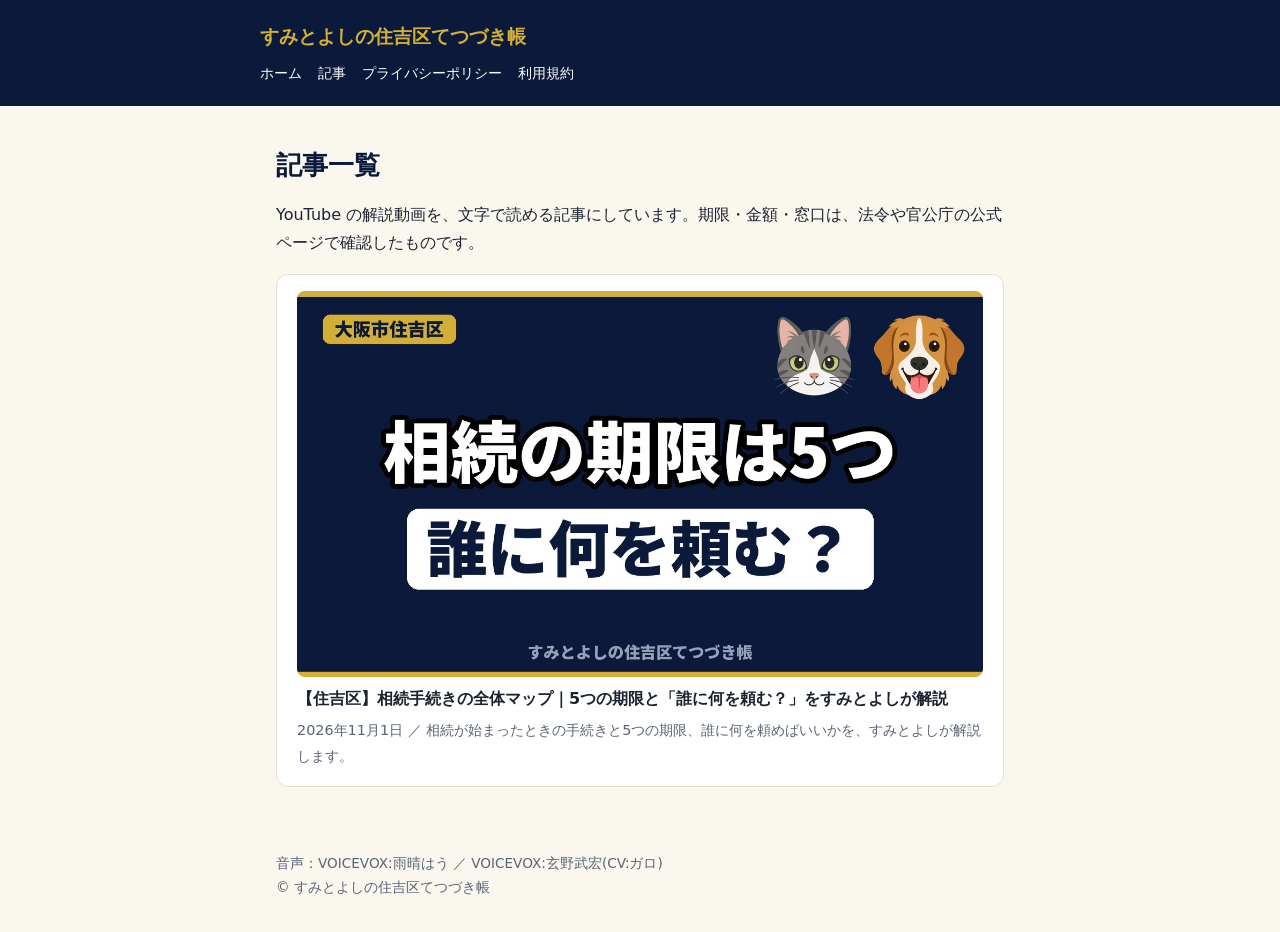
==== blog/index.html @ 91910f99 "動画の内容の記事（ブログ）を追加：001 相続手続きの全体マップ、記事一覧、sitemap.xml、robots.txt Co-Authored-By: Claude Opus 5.5 <norepl" ====
<!doctype html>
<html lang="ja">
<head>
<meta charset="utf-8">
<meta name="viewport" content="width=device-width,initial-scale=1">
<link rel="icon" href="../favicon.ico" sizes="any">
<link rel="icon" type="image/png" sizes="32x32" href="../favicon-32.png">
<link rel="apple-touch-icon" href="../apple-touch-icon.png">
<title>記事一覧｜すみとよしの住吉区てつづき帳</title>
<meta name="description" content="大阪市住吉区の行政手続きの解説動画を、文字で読める記事にしています。">
<link rel="canonical" href="https://sumiyoshi-tetsuzuki.github.io/blog/">
<meta property="og:type" content="article">
<meta property="og:title" content="記事一覧">
<meta property="og:description" content="大阪市住吉区の行政手続きの解説動画を、文字で読める記事にしています。">
<meta property="og:url" content="https://sumiyoshi-tetsuzuki.github.io/blog/">
<link rel="stylesheet" href="../style.css">
</head>
<body>
<header><div class="inner">
<a href="../">すみとよしの住吉区てつづき帳</a>
<nav><a href="../">ホーム</a><a href="./">記事</a><a href="../privacy.html">プライバシーポリシー</a><a href="../terms.html">利用規約</a></nav>
</div></header>
<main>
<h1>記事一覧</h1>
<p>YouTube の解説動画を、文字で読める記事にしています。期限・金額・窓口は、法令や官公庁の公式ページで確認したものです。</p>
<ul class="articles"><li class="card"><a href="001-souzoku-map.html"><img src="img/001-souzoku-map.jpg" alt="" width="320" height="180" loading="lazy"><strong>【住吉区】相続手続きの全体マップ｜5つの期限と「誰に何を頼む？」をすみとよしが解説</strong></a><span class="muted">2026年11月1日 ／ 相続が始まったときの手続きと5つの期限、誰に何を頼めばいいかを、すみとよしが解説します。</span></li></ul>
</main>
<footer>音声：VOICEVOX:雨晴はう ／ VOICEVOX:玄野武宏(CV:ガロ)<br>© すみとよしの住吉区てつづき帳</footer>
</body>
</html>
---- style.css ----
:root{--bg:#FAF7EE;--card:#fff;--ink:#1C2330;--muted:#5B6475;--navy:#0B1A3A;--gold:#B8932A;--line:#E5E0D0}
@media (prefers-color-scheme:dark){:root{--bg:#10141c;--card:#1a2030;--ink:#e8e8ea;--muted:#a3a9b6;--navy:#c9d4ee;--gold:#d4af37;--line:#2c3446}}
*{box-sizing:border-box}
body{margin:0;background:var(--bg);color:var(--ink);font-family:"Hiragino Sans","Noto Sans JP",system-ui,sans-serif;line-height:1.8}
header{background:#0B1A3A;color:#fff;padding:20px 16px}
header .inner,main{max-width:760px;margin:0 auto}
header a{color:#D4AF37;text-decoration:none;font-weight:700;font-size:1.2rem}
nav{margin-top:6px;font-size:.9rem}
nav a{color:#fff;margin-right:16px;font-size:.9rem;font-weight:400}
main{padding:24px 16px 48px}
h1{font-size:1.6rem;color:var(--navy);line-height:1.4}
h2{font-size:1.2rem;color:var(--navy);border-left:4px solid var(--gold);padding-left:10px;margin-top:2em}
.card{background:var(--card);border:1px solid var(--line);border-radius:12px;padding:16px 20px;margin:16px 0}
.chars{display:flex;gap:16px;flex-wrap:wrap}
.char{flex:1 1 220px;display:flex;gap:12px;align-items:center}
.char img{width:88px;height:88px}
.muted{color:var(--muted);font-size:.9rem}
a{color:var(--gold)}
footer{max-width:760px;margin:0 auto;padding:0 16px 32px;color:var(--muted);font-size:.85rem}
code{word-break:break-all}
main p,main li{overflow-wrap:anywhere}
/* ブログ記事（tools/blog.py） */
h2[id],#sources{scroll-margin-top:16px}
.video{position:relative;aspect-ratio:16/9;margin:16px 0}
.video iframe{position:absolute;inset:0;width:100%;height:100%;border:0;border-radius:12px}
.notice{font-size:.9rem;color:var(--muted)}
.point-title{font-weight:700;color:var(--navy);margin-bottom:6px}
.point table{width:100%;border-collapse:collapse}
.point th,.point td{border-top:1px solid var(--line);padding:8px 6px;text-align:left;vertical-align:top}
.point th{white-space:nowrap;color:var(--navy);width:1%}
.point ul,.point ol,.toc ol{margin:0;padding-left:1.4em}
.flow li{margin:4px 0}
mark{background:linear-gradient(transparent 58%,#FFD95A 58%);color:inherit;padding:0 2px}
.talk{display:flex;gap:12px;align-items:flex-start;margin:14px 0}
.talk img{flex:none;width:56px;height:56px;border-radius:50%;background:var(--card);border:1px solid var(--line)}
.talk .who{font-size:.8rem;font-weight:700;color:var(--muted)}
.talk p{margin:2px 0 0;background:var(--card);border:1px solid var(--line);border-radius:4px 14px 14px 14px;padding:8px 14px}
.talk.cat p{border-color:#8a97ad}
.talk.dog p{border-color:#e0a25b}
.sources li{margin:6px 0;font-size:.9rem}
.articles{list-style:none;padding:0}
.articles a{display:block;color:var(--ink);text-decoration:none}
.articles img{width:100%;height:auto;border-radius:8px;display:block;margin-bottom:8px}
.articles .muted{display:block;margin-top:4px}
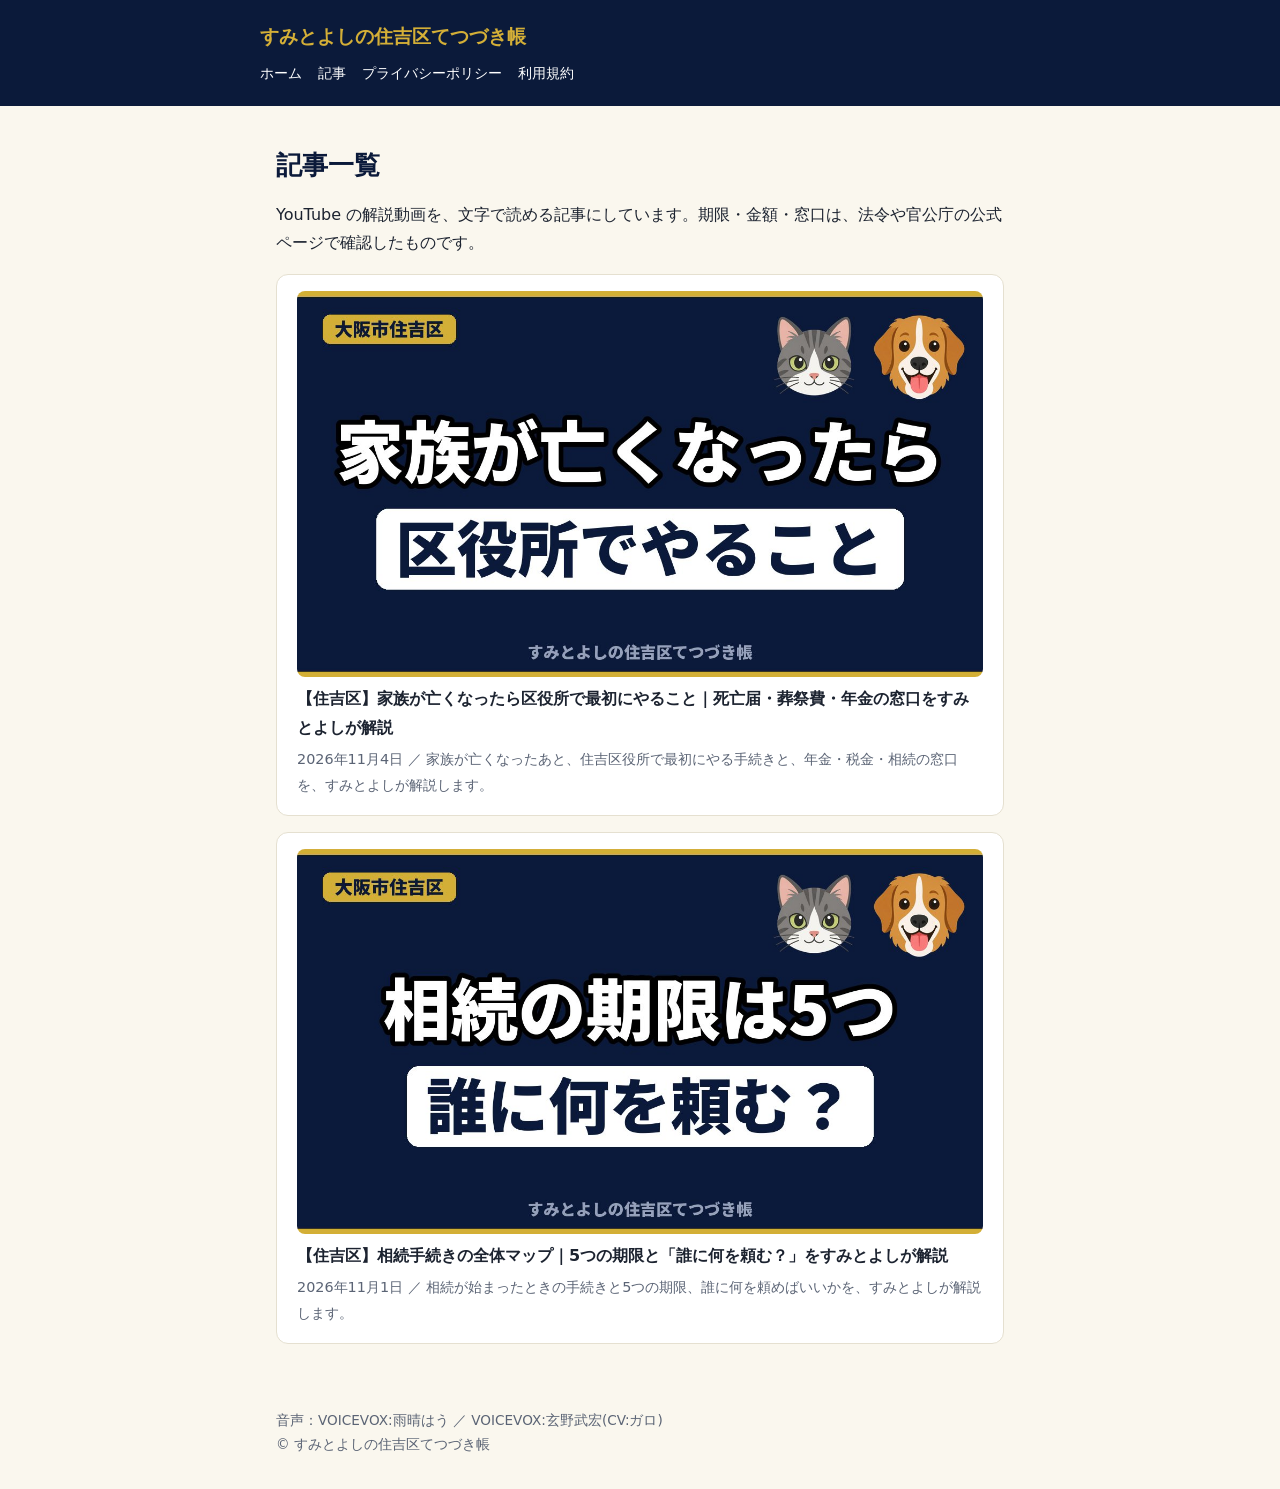
==== commit e75fc200: "002の記事を追加：家族が亡くなったら区役所で最初にやること Co-Authored-By: Claude Opus 5.5 <noreply@anthropic.com> Claude-Sessio" ====
--- a/blog/index.html
+++ b/blog/index.html
@@ -23,7 +23,7 @@
 <main>
 <h1>記事一覧</h1>
 <p>YouTube の解説動画を、文字で読める記事にしています。期限・金額・窓口は、法令や官公庁の公式ページで確認したものです。</p>
-<ul class="articles"><li class="card"><a href="001-souzoku-map.html"><img src="img/001-souzoku-map.jpg" alt="" width="320" height="180" loading="lazy"><strong>【住吉区】相続手続きの全体マップ｜5つの期限と「誰に何を頼む？」をすみとよしが解説</strong></a><span class="muted">2026年11月1日 ／ 相続が始まったときの手続きと5つの期限、誰に何を頼めばいいかを、すみとよしが解説します。</span></li></ul>
+<ul class="articles"><li class="card"><a href="002-shibou-go-tetsuzuki.html"><img src="img/002-shibou-go-tetsuzuki.jpg" alt="" width="320" height="180" loading="lazy"><strong>【住吉区】家族が亡くなったら区役所で最初にやること｜死亡届・葬祭費・年金の窓口をすみとよしが解説</strong></a><span class="muted">2026年11月4日 ／ 家族が亡くなったあと、住吉区役所で最初にやる手続きと、年金・税金・相続の窓口を、すみとよしが解説します。</span></li><li class="card"><a href="001-souzoku-map.html"><img src="img/001-souzoku-map.jpg" alt="" width="320" height="180" loading="lazy"><strong>【住吉区】相続手続きの全体マップ｜5つの期限と「誰に何を頼む？」をすみとよしが解説</strong></a><span class="muted">2026年11月1日 ／ 相続が始まったときの手続きと5つの期限、誰に何を頼めばいいかを、すみとよしが解説します。</span></li></ul>
 </main>
 <footer>音声：VOICEVOX:雨晴はう ／ VOICEVOX:玄野武宏(CV:ガロ)<br>© すみとよしの住吉区てつづき帳</footer>
 </body>
